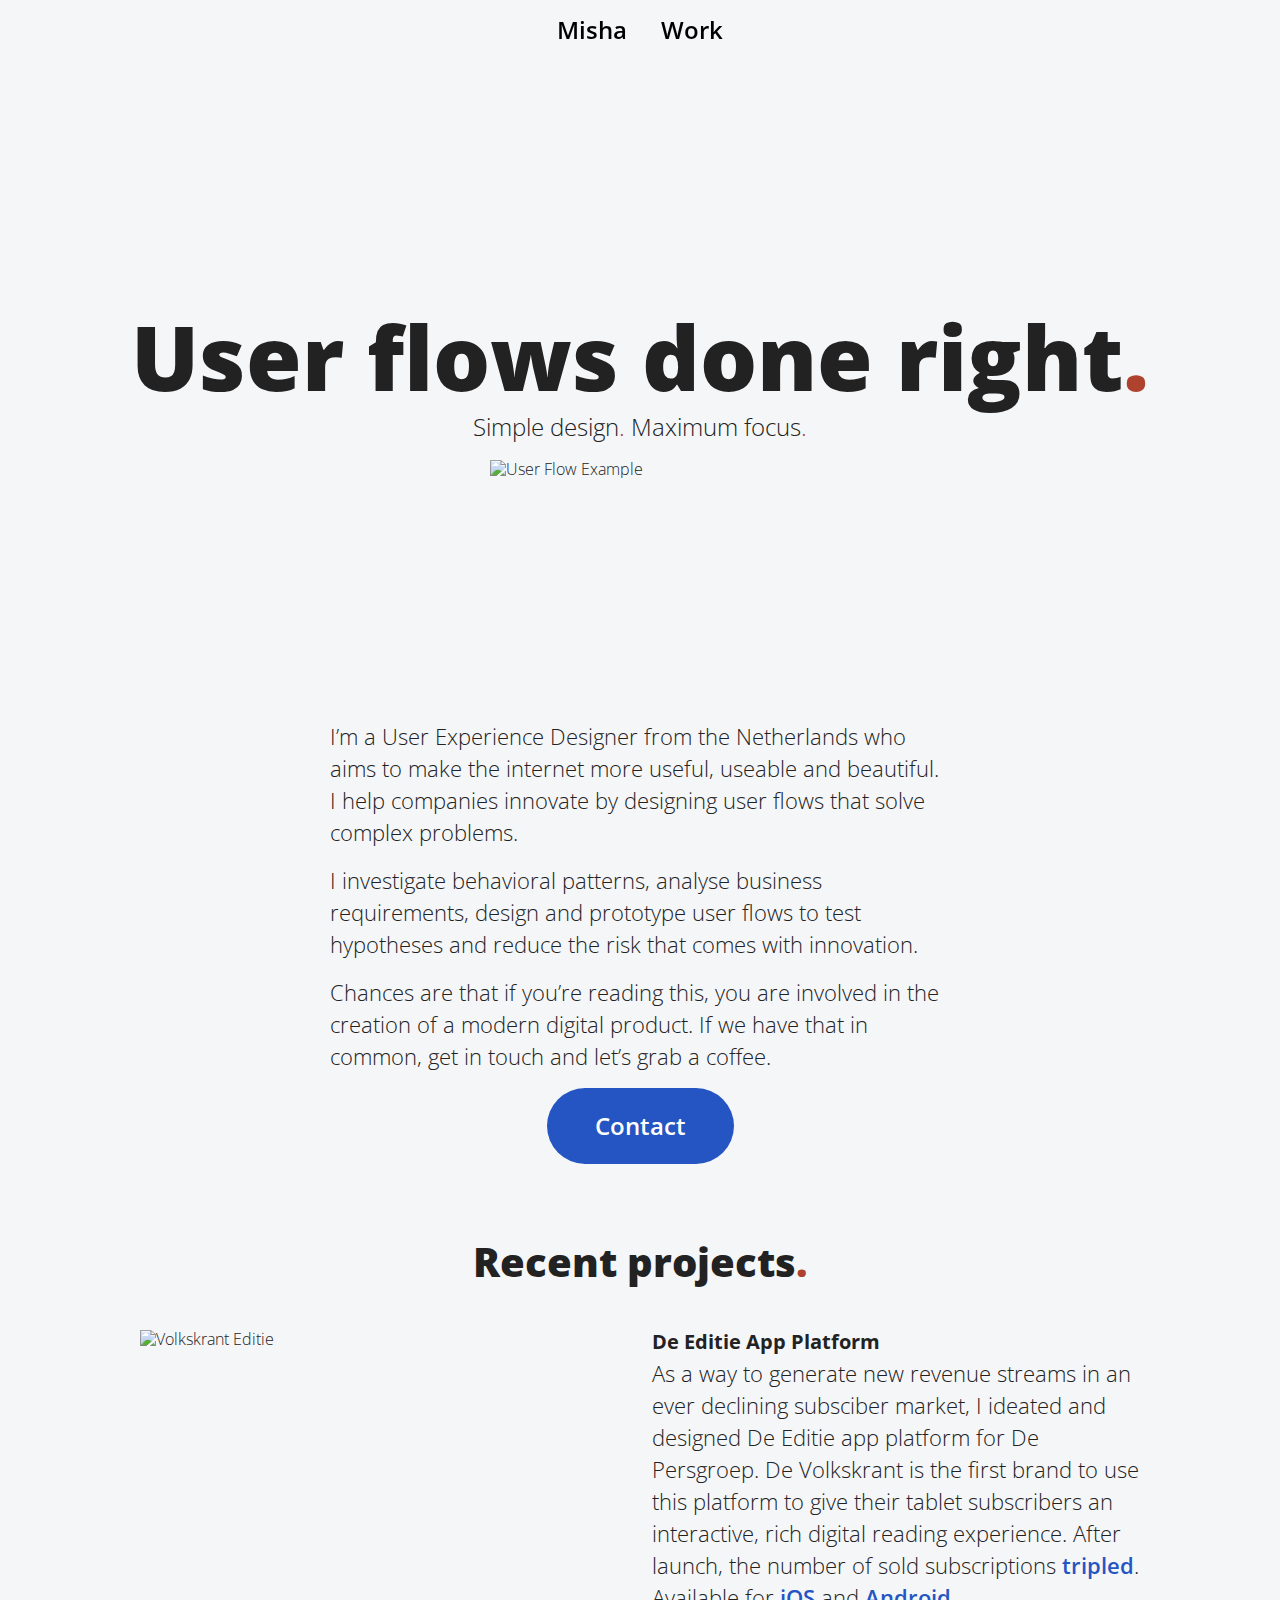
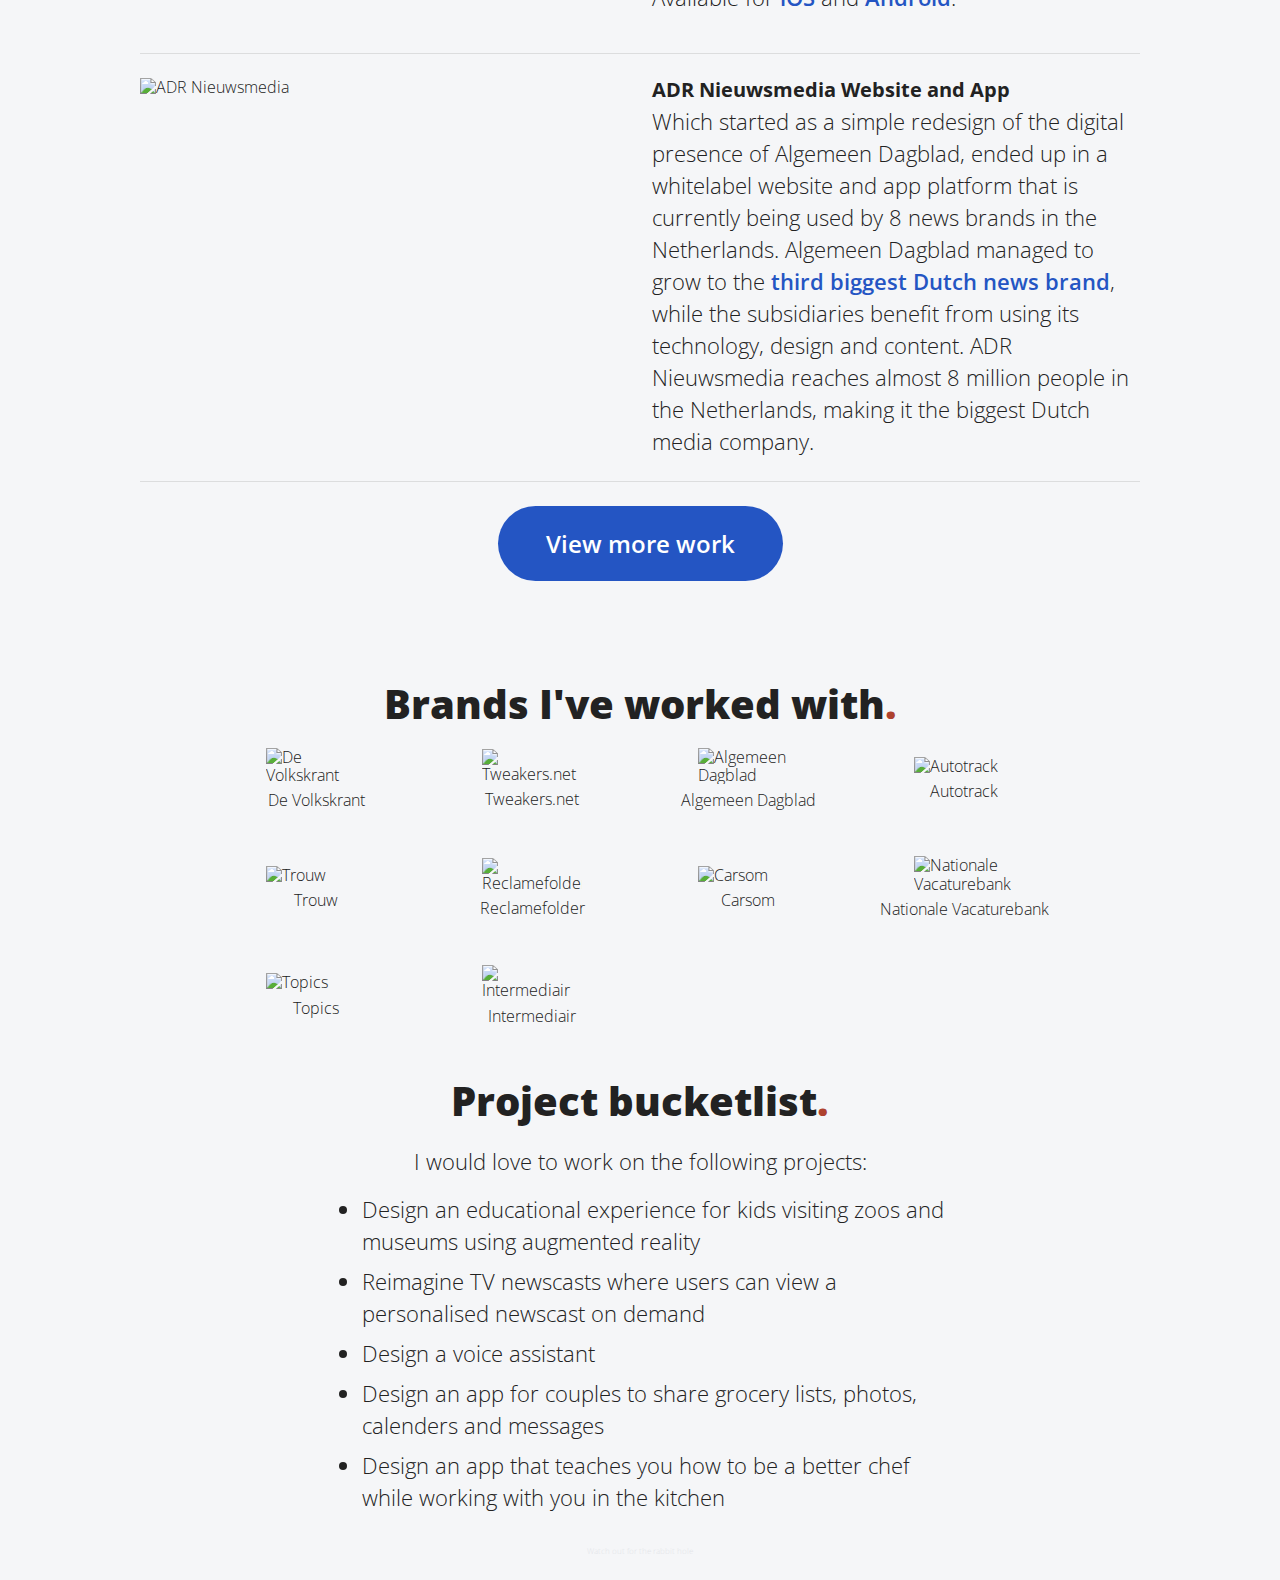
==== index.html @ 82e1373e "Website" ====
<!doctype html>
<html class="no-js" lang="">

<head>
  <meta charset="utf-8">
  <meta http-equiv="x-ua-compatible" content="ie=edge">
  <title>Misha Scholte | User Experience Designer</title>
  <meta name="description" content="Need help with your next project? I'm always happy to have a talk about it!">
  <meta name="viewport" content="width=device-width, initial-scale=1, shrink-to-fit=no">

  <link rel="manifest" href="site.webmanifest">
  <link rel="apple-touch-icon" href="icon.png">
  <link rel="icon" type="image/png" href="icon.png">
  
  <link rel="stylesheet" href="css/normalize-min.css">
  <link rel="stylesheet" href="css/main-min.css">
  <!-- <link rel="stylesheet" href="css/grid-min.css"> -->
  <link rel="stylesheet" href="css/nav-min.css">

  <script>
    window.onscroll = function() {
      myFunction();
    };
  
    function myFunction() {
      if (document.body.scrollTop > 0 || document.documentElement.scrollTop > 0) {
        document.getElementById("navigation").className = "header headerScrolled";
      } else {
        document.getElementById("navigation").className = "header";
      }
    }
  </script>
</head>

<body>
  <header>
      <nav class="header" id="navigation">
        <div class="header-group">
          <a href="/" title="Home">Misha</a>
          <a href="/work.html" title="Work Experience and resume">Work</a>
        </div>
      </nav>
  </header>
  <hero>
    <div class="hero-wrapper">
      <div class="hero-container">
        <h1 class="hero-title text-center">User flows done right<span class="red">.</span></h1>
        <p class="hero-description text-center">Simple design<span class="red">.</span> Maximum focus<span class="red">.</span></p>
        <img class="hero-image" src="/images/userflowexample.svg" title="User Flow Example" alt="User Flow Example">
      </div>
    </div>
  </hero>
  
  <main>
    <div class="main-wrapper">
      <div class="main-container">
        <p>I’m a User Experience Designer from the Netherlands who aims to make the internet more useful, useable and beautiful. I help companies innovate by designing user flows that solve complex problems.</p>
        <p>I investigate behavioral patterns, analyse business requirements, design and prototype user flows to test hypotheses and reduce the risk that comes with innovation.</p>
        <p>Chances are that if you’re reading this, you are involved in the creation of a modern digital product. If we have that in common, get in touch and let’s grab a coffee.</p>
        <a href="mailto:hello@mishascholte.nl" title="Mail to hello@mishascholte.nl"><button>Contact</button></a>
      </div>
      <div class="space-creator"></div>
      <div class="main-container">
        <h2 class="large-title text-center">Recent projects<span class="red">.</span></h2>
      </div>
      <div class="work-container">
        <div class="workexample">
            <div class="workimage"><img src="images/portfolio/vkeditieipadstiny.png" title="Volkskrant Editie" alt="Volkskrant Editie"/></div>
            <div class="workcopy">
              <h3 class="worktitle">De Editie App Platform</h3>
              <p class="workdescription">As a way to generate new revenue streams in an ever declining subsciber market, I ideated and designed De Editie app platform for De Persgroep. De Volkskrant is the first brand to use this platform to give their tablet subscribers an interactive, rich digital reading experience. After launch, the number of sold subscriptions <a href="https://www.marketingtribune.nl/design/nieuws/2018/09/designpanel-verkoop-digitale-abonnementen-sinds-lancering-verdrievoudigd/index.xml" title="Designpanel: verkoop digitale abonnementen sinds lancering verdrievoudigd" target="_blank" rel="noopener">tripled</a>.</p>
              <p>Available for <a href="https://itunes.apple.com/nl/app/de-volkskrant/id418873064?mt=8" title="Volkskrant in de Apple Store" target="_blank" rel="noopener">iOS</a> and <a href="https://play.google.com/store/apps/details?id=be.persgroep.android.news.mobilevk&hl=en" title="Volkskrant in de Google Play store" target="_blank" rel="noopener">Android</a>.</p>
            </div>
          </div>
        <div class="workexample">
          <div class="workimage"><img src="images/portfolio/adrnieuws.png" title="ADR Nieuwsmedia" alt="ADR Nieuwsmedia"/></div>
          <div class="workcopy">
            <h3 class="worktitle">ADR Nieuwsmedia Website and App</h3>
            <p class="workdescription">Which started as a simple redesign of the digital presence of Algemeen Dagblad, ended up in a whitelabel website and app platform that is currently being used by 8 news brands in the Netherlands. Algemeen Dagblad managed to grow to the <a href="https://www.svdj.nl/de-stand-van-de-nieuwsmedia/39-online-nieuwsmerken-bereik/" title="Bereik Online Nieuwsmedia" target="_blank" rel="noopener">third biggest Dutch news brand</a>, while the subsidiaries benefit from using its technology, design and content. ADR Nieuwsmedia reaches almost 8 million people in the Netherlands, making it the biggest Dutch media company.</p>
          </div>
        </div>
      </div>
      <div class="button-row">
          <a href="/work.html" title="Work Experience and resume"><button>View more work</button></a>
      </div>
      <div class="space-creator"></div>
      <div class="main-container">
        <h2 class="large-title text-center">Brands I've worked with<span class="red">.</span></h2>
      </div>
      <div class="clients-container">
        <div class="client-item">
            <img class="client-logo" src="images/logos/volkskrant.svg" title="De Volkskrant logo" alt="De Volkskrant"/>
            <p class="text-center client-name">De Volkskrant</p>
        </div>
        <div class="client-item">
            <img class="client-logo" src="images/logos/tweakers.svg" title="Tweakers.net logo" alt="Tweakers.net"/>
            <p class="text-center client-name">Tweakers.net</p>
        </div>
        <div class="client-item">
            <img class="client-logo" src="images/logos/algemeendagblad.svg" title="Algemeen Dagblad Logo" alt="Algemeen Dagblad"/>
            <p class="text-center client-name">Algemeen Dagblad</p>
        </div>
        <div class="client-item">
            <img class="client-logo" src="images/logos/autotrack.svg" title="Autotrack logo" alt="Autotrack"/>
            <p class="text-center client-name">Autotrack</p>
        </div>
        <div class="client-item">
            <img class="client-logo" src="images/logos/trouw.svg" title="Trouw logo" alt="Trouw"/>
            <p class="text-center client-name">Trouw</p>
        </div>
        <div class="client-item">
            <img class="client-logo" src="images/logos/reclamefolder.svg" title="Reclamefolder logo" alt="Reclamefolder"/>
            <p class="text-center client-name">Reclamefolder</p>
        </div>
        <div class="client-item">
            <img class="client-logo" src="images/logos/carsom.svg" title="Carsom logo" alt="Carsom"/>
            <p class="text-center client-name">Carsom</p>
        </div>
        <div class="client-item">
            <img class="client-logo" src="images/logos/nvb.svg" tite="Nationale Vacaturebank logo" alt="Nationale Vacaturebank"/>
            <p class="text-center client-name">Nationale Vacaturebank</p>
        </div>
        <div class="client-item">
            <img class="client-logo" src="images/logos/topics.svg" title="Topics logo" alt="Topics"/>
            <p class="text-center client-name">Topics</p>
        </div>   
        <div class="client-item">
            <img class="client-logo" src="images/logos/intermediair.svg" title="Intermediair logo" alt="Intermediair"/>
            <p class="text-center client-name">Intermediair</p>
        </div>
      </div>
    </div>  

    <div class="main-container">
      <h2 class="large-title text-center">Project bucketlist<span class="red">.</span></h2>
      <p class="text-center">I would love to work on the following projects:</p>
      <ul>
          <li>Design an educational experience for kids visiting zoos and museums using augmented reality</li>
          <li>Reimagine TV newscasts where users can view a personalised newscast on demand</li>
          <li>Design a voice assistant</li>
          <li>Design an app for couples to share grocery lists, photos, calenders and messages</li>
          <li>Design an app that teaches you how to be a better chef while working with you in the kitchen</li>
      </ul>
    </div>


  </main>
  <footer>
    <div class="footer-container space-creator">
      <p class="unreadable-grey tiny-text text-center">Watch out for the rabbit hole</p>
    </div>
  </footer>
</body>

</html>
---- css/main-min.css ----
@import url("https://fonts.googleapis.com/css?family=Open+Sans");body{font-family:-apple-system, BlinkMacSystemFont, 'Segoe UI', Roboto, Oxygen, Ubuntu, Cantarell, 'Open Sans', 'Helvetica Neue', sans-serif;-webkit-font-smoothing:antialiased;-moz-osx-font-smoothing:auto;color:#222222;margin:0;font-weight:300;background-color:#f5f6f8}img{width:100%;height:auto}a{color:#2455c3;font-weight:600;text-decoration:none}footer{height:30px}h2{font-size:32px;line-height:1em}p{font-size:22px;line-height:32px;margin-bottom:16px;margin-top:0px}@media (max-width: 768px){p{font-size:18px;line-height:28px}}.divider{color:#666}.timeframe{color:#666}.red{color:#AE422F}.blue{color:#2455c3}.unreadable-grey{color:#E3E5E9}.tiny-text{font-size:8px}.centerImage{text-align:center}.font-weight-100{font-weight:100}button{padding:24px 48px;font-size:24px;font-weight:600;border-radius:80px;margin-left:auto;margin-right:auto;color:white;background:#2455c3;border:1px solid #2455c3;border:none;outline:none;cursor:pointer;display:grid;grid-template-columns:auto;align-items:center;transition:300ms}@media (max-width: 768px){button{padding:16px 24px;font-size:24px;font-weight:600;border-radius:30px}}button:hover{color:#2455c3;background:white;border:1px solid #2455c3}.text-left{text-align:left}.text-right{text-align:right}.text-center{text-align:center;margin-left:auto;margin-right:auto}.justify{text-align:justify}ol,ul{padding-left:32px;margin-top:0;font-size:22px;line-height:32px}ul ul,ul ol,ol ol,ol ul{margin:1.5rem 0 1.5rem 3rem;font-size:90%}li{margin-bottom:8px}.hero-wrapper{display:grid;grid-template-rows:80vh;align-items:center;justify-items:center}.hero-container{display:grid;grid-template-columns:1fr;align-items:center;justify-items:center;padding-left:16px;padding-right:16px}.hero-title{font-size:10vh;font-weight:900;line-height:1.2em;margin-bottom:0px}@media (max-width: 768px){.hero-title{font-size:7vh}}.hero-description{font-size:24px;line-height:34px;margin-top:0px;max-width:700px}@media (max-width: 768px){.hero-description{font-size:24px;line-height:27px}}.hero-image{max-width:300px}.large-title{font-size:2.5em;font-weight:900;margin-bottom:0px;padding-bottom:24px}@media (max-width: 768px){.large-title{font-size:2em}}.main-container{max-width:620px;margin-right:auto;margin-left:auto}@media (max-width: 768px){.main-container{max-width:90%}}.work-container{display:grid;grid-template-rows:1fr;grid-template-columns:1fr;max-width:1000px;margin-right:auto;margin-left:auto}@media (max-width: 1024px){.work-container{max-width:90%}}.workexample{display:grid;grid-template-columns:1fr 1fr;grid-column-gap:24px;border-bottom:1px solid rgba(0,0,0,0.1);padding-top:24px;padding-bottom:24px}@media (max-width: 768px){.workexample{padding-top:16px;padding-bottom:16px;grid-template-columns:1fr}}.worktitle{margin:0px;padding-bottom:4px;font-size:20px}@media (max-width: 768px){.worktitle{margin-top:16px}}.workdescription{margin:0px}.clients-container{display:grid;grid-template-columns:repeat(auto-fit, minmax(150px, 1fr));grid-column-gap:24px;grid-row-gap:24px;max-width:840px;margin-right:auto;margin-left:auto;align-items:center}@media (max-width: 374px){.client-container{grid-template-columns:repeat(auto-fit, minmax(100px, 1fr))}}.client-item{display:grid}.client-logo{max-width:100px;margin-left:auto;margin-right:auto}.client-name{font-size:16px;-webkit-margin-before:0em}.space-creator{height:5vh}.resume-container{display:grid;grid-template-columns:1fr;max-width:1024px;margin-right:auto;margin-left:auto;padding-left:16px;padding-right:16px}@media (max-width: 768px){.resume-container{max-width:100%}}.jobs{display:grid;grid-template-rows:1fr;grid-row-gap:16px}.job{display:grid;grid-row-gap:16px}.job-row{display:grid;grid-template-columns:1fr 2fr;grid-column-gap:24px}@media (max-width: 768px){.job-row{grid-template-columns:1fr}}.job-meta{display:grid;grid-template-columns:2fr 1fr;align-items:center;grid-column-gap:16px}@media (max-width: 500px){.job-meta{display:flex;flex-direction:column;align-items:start}}.job-title{text-align:left;font-weight:900;font-size:40px}@media (max-width: 768px){.job-title{font-size:32px}}.job-duration{text-align:right;color:rgba(0,0,0,0.5);font-size:14px;text-transform:uppercase}@media (max-width: 500px){.job-duration{text-align:left;text-transform:lowercase;margin-top:4px;font-size:16px}}.job-description-subtitle{text-transform:uppercase;font-size:14px;font-weight:900;color:#AE422F;line-height:0px}.job-description{font-size:22px;line-height:32px}@media (max-width: 768px){.job-description{font-size:18px;line-height:28px}}.job-image{padding-bottom:24px}.client-name{font-size:16px;-webkit-margin-before:0em;color:#222;font-weight:300}.tools-container{display:grid;grid-template-columns:repeat(4, 1fr);grid-column-gap:24px}.downloadonappstoreicon{display:grid;grid-template-columns:1fr;justify-items:center;padding-top:8px;width:200px}@media (max-width: 582px){.downloadonappstoreicon{grid-template-columns:1fr;margin-left:auto;margin-right:auto}}.button-row{padding-top:24px;padding-bottom:24px}@media (max-width: 768px){.button-row{padding-top:16px;padding-bottom:16px}}.icon-grid-container{display:grid;grid-template-columns:repeat(auto-fit, minmax(150px, 1fr));grid-column-gap:24px;grid-row-gap:24px;max-width:840px;margin-right:auto;margin-left:auto;align-items:center}
---- css/grid-min.css ----
.heroContainer{padding:160px 0px 160px 0px}.container{position:relative;width:100%;max-width:960px;margin:0 auto;padding:0 20px;box-sizing:border-box}.column,.columns{width:100%;float:left;box-sizing:border-box}@media (min-width: 400px){.container{width:85%;padding:0}}@media (min-width: 550px){.container{width:80%}.column,.columns{margin-left:4%}.column:first-child,.columns:first-child{margin-left:0}.one.column,.one.columns{width:4.66666666667%}.two.columns{width:13.3333333333%}.three.columns{width:22%}.four.columns{width:30.6666666667%}.five.columns{width:39.3333333333%}.six.columns{width:48%}.seven.columns{width:56.6666666667%}.eight.columns{width:65.3333333333%}.nine.columns{width:74.0%}.ten.columns{width:82.6666666667%}.eleven.columns{width:91.3333333333%}.twelve.columns{width:100%;margin-left:0}.one-third.column{width:30.6666666667%}.two-thirds.column{width:65.3333333333%}.one-half.column{width:48%}.offset-by-one.column,.offset-by-one.columns{margin-left:8.66666666667%}.offset-by-two.column,.offset-by-two.columns{margin-left:17.3333333333%}.offset-by-three.column,.offset-by-three.columns{margin-left:26%}.offset-by-four.column,.offset-by-four.columns{margin-left:34.6666666667%}.offset-by-five.column,.offset-by-five.columns{margin-left:43.3333333333%}.offset-by-six.column,.offset-by-six.columns{margin-left:52%}.offset-by-seven.column,.offset-by-seven.columns{margin-left:60.6666666667%}.offset-by-eight.column,.offset-by-eight.columns{margin-left:69.3333333333%}.offset-by-nine.column,.offset-by-nine.columns{margin-left:78.0%}.offset-by-ten.column,.offset-by-ten.columns{margin-left:86.6666666667%}.offset-by-eleven.column,.offset-by-eleven.columns{margin-left:95.3333333333%}.offset-by-one-third.column,.offset-by-one-third.columns{margin-left:34.6666666667%}.offset-by-two-thirds.column,.offset-by-two-thirds.columns{margin-left:69.3333333333%}.offset-by-one-half.column,.offset-by-one-half.columns{margin-left:52%}}.u-full-width{width:100%;box-sizing:border-box}.u-max-full-width{max-width:100%;box-sizing:border-box}.u-pull-right{float:right}.u-pull-left{float:left}hr{margin-top:3rem;margin-bottom:3.5rem;border-width:0;border-top:1px solid #E1E1E1}.container:after,.row:after,.u-cf{content:"";display:table;clear:both}
---- css/nav-min.css ----
.header{position:fixed;width:100%;height:60px;z-index:100;margin-top:0;transition:50ms;background-color:rgba(245,246,248,0.97);transition:300ms}.headerScrolled{box-shadow:0px 2px 16px 0px rgba(0,0,0,0.2);background-color:rgba(250,250,250,0.9);-webkit-backdrop-filter:saturate(180%) blur(20px)}.header-group{max-width:200px;margin:0 auto;display:grid;grid-template-columns:repeat(2, auto);align-items:center;justify-items:center;line-height:60px;font-size:24px}.header a{color:black;transition:300ms}.active{color:#AE422F}.header a:hover{color:#AE422F}
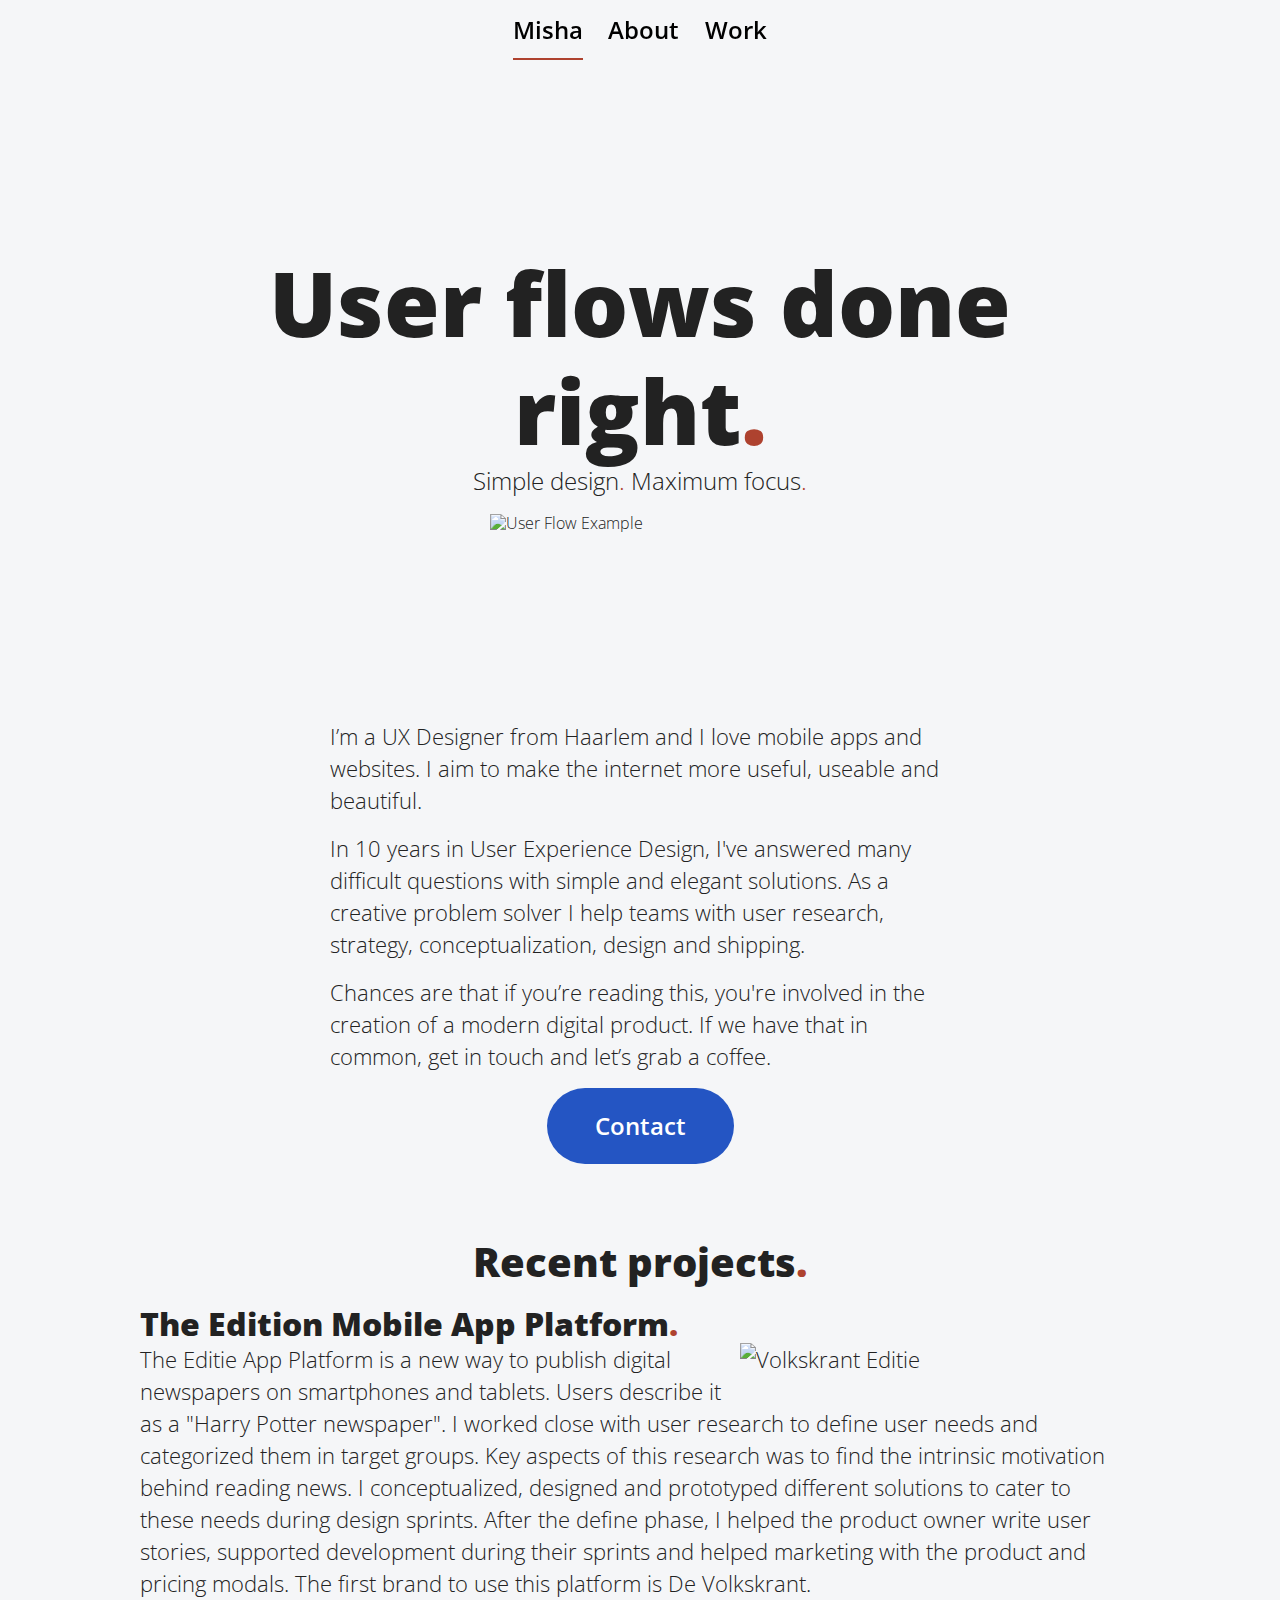
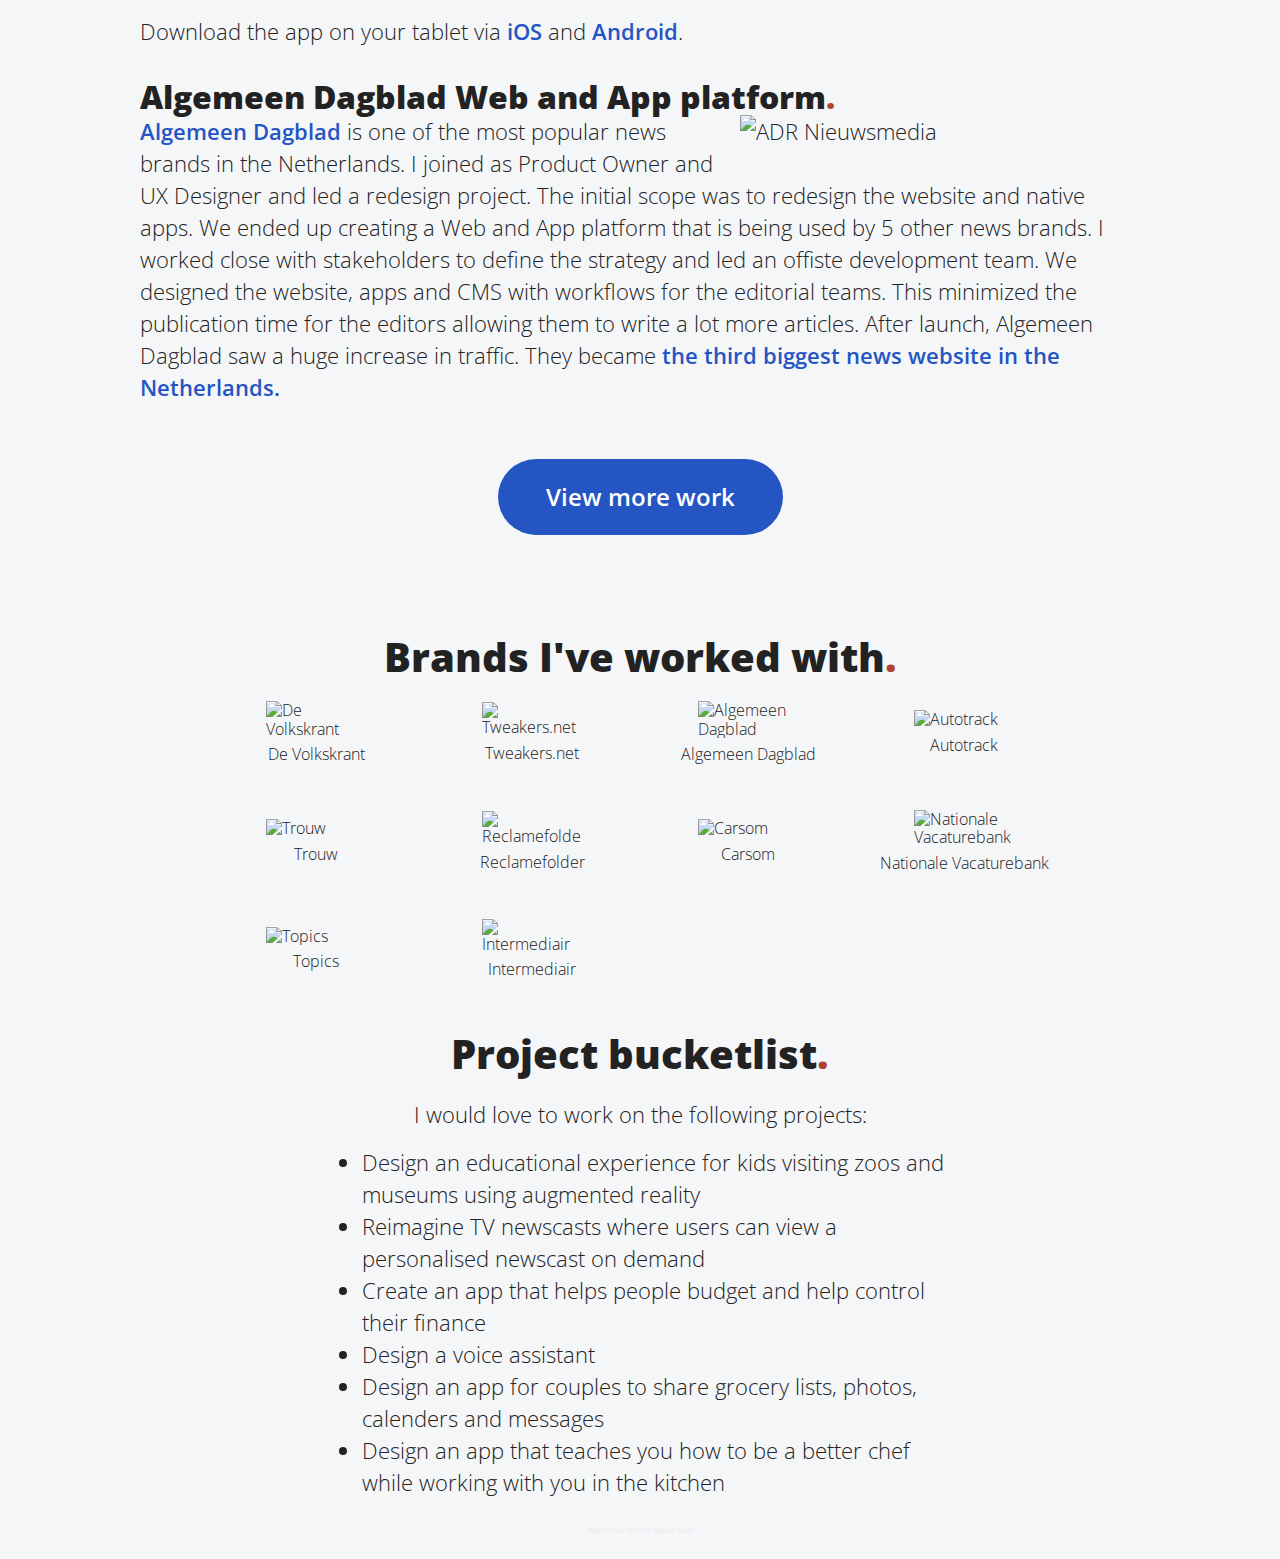
==== commit 7c74c22a: "Massive update" ====
--- a/index.html
+++ b/index.html
@@ -11,11 +11,8 @@
   <link rel="manifest" href="site.webmanifest">
   <link rel="apple-touch-icon" href="icon.png">
   <link rel="icon" type="image/png" href="icon.png">
-  
-  <link rel="stylesheet" href="css/normalize-min.css">
+
   <link rel="stylesheet" href="css/main-min.css">
-  <!-- <link rel="stylesheet" href="css/grid-min.css"> -->
-  <link rel="stylesheet" href="css/nav-min.css">
 
   <script>
     window.onscroll = function() {
@@ -36,7 +33,8 @@
   <header>
       <nav class="header" id="navigation">
         <div class="header-group">
-          <a href="/" title="Home">Misha</a>
+          <a href="/" title="Home" class="active">Misha</a>
+          <a href="/about.html" title="About">About</a>
           <a href="/work.html" title="Work Experience and resume">Work</a>
         </div>
       </nav>
@@ -44,104 +42,126 @@
   <hero>
     <div class="hero-wrapper">
       <div class="hero-container">
-        <h1 class="hero-title text-center">User flows done right<span class="red">.</span></h1>
-        <p class="hero-description text-center">Simple design<span class="red">.</span> Maximum focus<span class="red">.</span></p>
+        <h1 class="text-center">User flows done right<span class="red">.</span></h1>
+        <p class="lead text-center">Simple design<span class="red">.</span> Maximum focus<span class="red">.</span></p>
         <img class="hero-image" src="/images/userflowexample.svg" title="User Flow Example" alt="User Flow Example">
       </div>
     </div>
   </hero>
-  
   <main>
-    <div class="main-wrapper">
-      <div class="main-container">
-        <p>I’m a User Experience Designer from the Netherlands who aims to make the internet more useful, useable and beautiful. I help companies innovate by designing user flows that solve complex problems.</p>
-        <p>I investigate behavioral patterns, analyse business requirements, design and prototype user flows to test hypotheses and reduce the risk that comes with innovation.</p>
-        <p>Chances are that if you’re reading this, you are involved in the creation of a modern digital product. If we have that in common, get in touch and let’s grab a coffee.</p>
-        <a href="mailto:hello@mishascholte.nl" title="Mail to hello@mishascholte.nl"><button>Contact</button></a>
+    <div class="main-container">
+      <p>I’m a UX Designer from Haarlem and I love mobile apps and websites. I aim to make the internet more useful, useable and beautiful.</p>
+      <p>In 10 years in User Experience Design, I've answered many difficult questions with simple and elegant solutions. As a creative problem solver I help teams with user research, strategy, conceptualization, design and shipping.</p>
+      <p>Chances are that if you’re reading this, you're involved in the creation of a modern digital product. If we have that in common, get in touch and let’s grab a coffee.</p>
+      <a href="mailto:hello@mishascholte.nl" title="Mail to hello@mishascholte.nl"><button>Contact</button></a>
+    </div>
+    <div class="space-creator"></div>
+    <div class="main-container">
+      <h2 class="large-title text-center">Recent projects<span class="red">.</span></h2>
+    </div>
+
+    
+
+
+
+
+
+
+    <div class="work-container">
+      <div class="work-example">
+        <h3>The Edition Mobile App Platform<span class="red">.</span></h3>
+        <ul class="timeline-single">
+          <li class="timeline-item-single">
+            <div>
+              <img src="images/portfolio/vkeditieipadstiny.png" title="Volkskrant Editie" alt="Volkskrant Editie" class="work-picture">
+              <p class="timeline-paragraph">The Editie App Platform is a new way to publish digital newspapers on smartphones and tablets. Users describe it as a "Harry Potter newspaper". I worked close with user research to define user needs and categorized them in target groups. Key aspects of this research was to find the intrinsic motivation behind reading news. I conceptualized, designed and prototyped different solutions to cater to these needs during design sprints. After the define phase, I helped the product owner write user stories, supported development during their sprints and helped marketing with the product and pricing modals. The first brand to use this platform is De Volkskrant. </p>
+              <p>Download the app on your tablet via <a href="https://itunes.apple.com/nl/app/de-volkskrant/id418873064?mt=8" title="Volkskrant in de Apple Store" target="_blank" rel="noopener">iOS</a> and <a href="https://play.google.com/store/apps/details?id=be.persgroep.android.news.mobilevk&hl=en" title="Volkskrant in de Google Play store" target="_blank" rel="noopener">Android</a>.</p>
+              </div>
+          </li>
+        </ul>
       </div>
-      <div class="space-creator"></div>
-      <div class="main-container">
-        <h2 class="large-title text-center">Recent projects<span class="red">.</span></h2>
+      <div class="work-example">
+          <h3>Algemeen Dagblad Web and App platform<span class="red">.</span></h3>
+          <ul class="timeline-single">
+            <li class="timeline-item-single">
+              <div>
+                <img src="images/portfolio/adrnieuws.png" title="ADR Nieuwsmedia" alt="ADR Nieuwsmedia" class="work-picture">
+                <p class="timeline-paragraph"><a href="https://ad.nl" title="Algemeen Dagblad" rel="noopener" target="_blank">Algemeen Dagblad</a> is one of the most popular news brands in the Netherlands. I joined as Product Owner and UX Designer and led a redesign project. The initial scope was to redesign the website and native apps. We ended up creating a Web and App platform that is being used by 5 other news brands. I worked close with stakeholders to define the strategy and led an offiste development team. We designed the website, apps and CMS with workflows for the editorial teams. This minimized the publication time for the editors allowing them to write a lot more articles. After launch, Algemeen Dagblad saw a huge increase in traffic. They became <a href="https://www.svdj.nl/nieuws/nu-nl-nos-ad-telegraaf-grootste-online-nieuwsmerken/" title="Nu.nl, NOS, AD en Telegraaf grootste online niewsmerken" rel="noopener" target="_blank">the third biggest news website in the Netherlands. </a></p>
+                </div>
+            </li>
+          </ul>
+        </div>
+
+      <!-- <div class="workexample">
+        <div class="work-image"><img src="images/portfolio/adrnieuws.png" title="ADR Nieuwsmedia" alt="ADR Nieuwsmedia"/></div>
+        <div class="workcopy">
+          <h3 class="project-title">ADR Nieuwsmedia Website and App</h3>
+          <p>Which started as a simple redesign of the digital presence of Algemeen Dagblad, ended up in a whitelabel website and app platform that is currently used by 8 news brands in the Netherlands. Algemeen Dagblad managed to grow to the <a href="https://www.svdj.nl/de-stand-van-de-nieuwsmedia/39-online-nieuwsmerken-bereik/" title="Bereik Online Nieuwsmedia" target="_blank" rel="noopener">third biggest Dutch news brand</a>, while the subsidiaries benefit from using its technology, design and content. ADR Nieuwsmedia reaches almost 8 million people in the Netherlands, making it the biggest Dutch media company.</p>
+        </div>
+      </div> -->
+    </div>
+    <div class="button-row">
+        <a href="/work.html" title="Work Experience and resume"><button>View more work</button></a>
+    </div>
+    <div class="space-creator"></div>
+    <div class="main-container">
+      <h2 class="large-title text-center">Brands I've worked with<span class="red">.</span></h2>
+    </div>
+    <div class="icon-grid">
+      <div class="icon-item">
+          <img class="client-logo" src="images/logos/volkskrant.svg" title="De Volkskrant logo" alt="De Volkskrant"/>
+          <p class="text-center client-name">De Volkskrant</p>
       </div>
-      <div class="work-container">
-        <div class="workexample">
-            <div class="workimage"><img src="images/portfolio/vkeditieipadstiny.png" title="Volkskrant Editie" alt="Volkskrant Editie"/></div>
-            <div class="workcopy">
-              <h3 class="worktitle">De Editie App Platform</h3>
-              <p class="workdescription">As a way to generate new revenue streams in an ever declining subsciber market, I ideated and designed De Editie app platform for De Persgroep. De Volkskrant is the first brand to use this platform to give their tablet subscribers an interactive, rich digital reading experience. After launch, the number of sold subscriptions <a href="https://www.marketingtribune.nl/design/nieuws/2018/09/designpanel-verkoop-digitale-abonnementen-sinds-lancering-verdrievoudigd/index.xml" title="Designpanel: verkoop digitale abonnementen sinds lancering verdrievoudigd" target="_blank" rel="noopener">tripled</a>.</p>
-              <p>Available for <a href="https://itunes.apple.com/nl/app/de-volkskrant/id418873064?mt=8" title="Volkskrant in de Apple Store" target="_blank" rel="noopener">iOS</a> and <a href="https://play.google.com/store/apps/details?id=be.persgroep.android.news.mobilevk&hl=en" title="Volkskrant in de Google Play store" target="_blank" rel="noopener">Android</a>.</p>
-            </div>
-          </div>
-        <div class="workexample">
-          <div class="workimage"><img src="images/portfolio/adrnieuws.png" title="ADR Nieuwsmedia" alt="ADR Nieuwsmedia"/></div>
-          <div class="workcopy">
-            <h3 class="worktitle">ADR Nieuwsmedia Website and App</h3>
-            <p class="workdescription">Which started as a simple redesign of the digital presence of Algemeen Dagblad, ended up in a whitelabel website and app platform that is currently being used by 8 news brands in the Netherlands. Algemeen Dagblad managed to grow to the <a href="https://www.svdj.nl/de-stand-van-de-nieuwsmedia/39-online-nieuwsmerken-bereik/" title="Bereik Online Nieuwsmedia" target="_blank" rel="noopener">third biggest Dutch news brand</a>, while the subsidiaries benefit from using its technology, design and content. ADR Nieuwsmedia reaches almost 8 million people in the Netherlands, making it the biggest Dutch media company.</p>
-          </div>
-        </div>
+      <div class="icon-item">
+          <img class="client-logo" src="images/logos/tweakers.svg" title="Tweakers.net logo" alt="Tweakers.net"/>
+          <p class="text-center client-name">Tweakers.net</p>
       </div>
-      <div class="button-row">
-          <a href="/work.html" title="Work Experience and resume"><button>View more work</button></a>
+      <div class="icon-item">
+          <img class="client-logo" src="images/logos/algemeendagblad.svg" title="Algemeen Dagblad Logo" alt="Algemeen Dagblad"/>
+          <p class="text-center client-name">Algemeen Dagblad</p>
       </div>
-      <div class="space-creator"></div>
-      <div class="main-container">
-        <h2 class="large-title text-center">Brands I've worked with<span class="red">.</span></h2>
+      <div class="icon-item">
+          <img class="client-logo" src="images/logos/autotrack.svg" title="Autotrack logo" alt="Autotrack"/>
+          <p class="text-center client-name">Autotrack</p>
       </div>
-      <div class="clients-container">
-        <div class="client-item">
-            <img class="client-logo" src="images/logos/volkskrant.svg" title="De Volkskrant logo" alt="De Volkskrant"/>
-            <p class="text-center client-name">De Volkskrant</p>
-        </div>
-        <div class="client-item">
-            <img class="client-logo" src="images/logos/tweakers.svg" title="Tweakers.net logo" alt="Tweakers.net"/>
-            <p class="text-center client-name">Tweakers.net</p>
-        </div>
-        <div class="client-item">
-            <img class="client-logo" src="images/logos/algemeendagblad.svg" title="Algemeen Dagblad Logo" alt="Algemeen Dagblad"/>
-            <p class="text-center client-name">Algemeen Dagblad</p>
-        </div>
-        <div class="client-item">
-            <img class="client-logo" src="images/logos/autotrack.svg" title="Autotrack logo" alt="Autotrack"/>
-            <p class="text-center client-name">Autotrack</p>
-        </div>
-        <div class="client-item">
-            <img class="client-logo" src="images/logos/trouw.svg" title="Trouw logo" alt="Trouw"/>
-            <p class="text-center client-name">Trouw</p>
-        </div>
-        <div class="client-item">
-            <img class="client-logo" src="images/logos/reclamefolder.svg" title="Reclamefolder logo" alt="Reclamefolder"/>
-            <p class="text-center client-name">Reclamefolder</p>
-        </div>
-        <div class="client-item">
-            <img class="client-logo" src="images/logos/carsom.svg" title="Carsom logo" alt="Carsom"/>
-            <p class="text-center client-name">Carsom</p>
-        </div>
-        <div class="client-item">
-            <img class="client-logo" src="images/logos/nvb.svg" tite="Nationale Vacaturebank logo" alt="Nationale Vacaturebank"/>
-            <p class="text-center client-name">Nationale Vacaturebank</p>
-        </div>
-        <div class="client-item">
-            <img class="client-logo" src="images/logos/topics.svg" title="Topics logo" alt="Topics"/>
-            <p class="text-center client-name">Topics</p>
-        </div>   
-        <div class="client-item">
-            <img class="client-logo" src="images/logos/intermediair.svg" title="Intermediair logo" alt="Intermediair"/>
-            <p class="text-center client-name">Intermediair</p>
-        </div>
+      <div class="icon-item">
+          <img class="client-logo" src="images/logos/trouw.svg" title="Trouw logo" alt="Trouw"/>
+          <p class="text-center client-name">Trouw</p>
       </div>
-    </div>  
+      <div class="icon-item">
+          <img class="client-logo" src="images/logos/reclamefolder.svg" title="Reclamefolder logo" alt="Reclamefolder"/>
+          <p class="text-center client-name">Reclamefolder</p>
+      </div>
+      <div class="icon-item">
+          <img class="client-logo" src="images/logos/carsom.svg" title="Carsom logo" alt="Carsom"/>
+          <p class="text-center client-name">Carsom</p>
+      </div>
+      <div class="icon-item">
+          <img class="client-logo" src="images/logos/nvb.svg" tite="Nationale Vacaturebank logo" alt="Nationale Vacaturebank"/>
+          <p class="text-center client-name">Nationale Vacaturebank</p>
+      </div>
+      <div class="icon-item">
+          <img class="client-logo" src="images/logos/topics.svg" title="Topics logo" alt="Topics"/>
+          <p class="text-center client-name">Topics</p>
+      </div>   
+      <div class="icon-item">
+          <img class="client-logo" src="images/logos/intermediair.svg" title="Intermediair logo" alt="Intermediair"/>
+          <p class="text-center client-name">Intermediair</p>
+      </div>
+    </div> 
 
-    <div class="main-container">
-      <h2 class="large-title text-center">Project bucketlist<span class="red">.</span></h2>
-      <p class="text-center">I would love to work on the following projects:</p>
-      <ul>
-          <li>Design an educational experience for kids visiting zoos and museums using augmented reality</li>
-          <li>Reimagine TV newscasts where users can view a personalised newscast on demand</li>
-          <li>Design a voice assistant</li>
-          <li>Design an app for couples to share grocery lists, photos, calenders and messages</li>
-          <li>Design an app that teaches you how to be a better chef while working with you in the kitchen</li>
-      </ul>
-    </div>
+  <div class="main-container">
+    <h2 class="large-title text-center">Project bucketlist<span class="red">.</span></h2>
+    <p class="text-center">I would love to work on the following projects:</p>
+    <ul>
+        <li>Design an educational experience for kids visiting zoos and museums using augmented reality</li>
+        <li>Reimagine TV newscasts where users can view a personalised newscast on demand</li>
+        <li>Create an app that helps people budget and help control their finance</li>
+        <li>Design a voice assistant</li>
+        <li>Design an app for couples to share grocery lists, photos, calenders and messages</li>
+        <li>Design an app that teaches you how to be a better chef while working with you in the kitchen</li>
+    </ul>
+  </div>
 
 
   </main>
--- a/css/main-min.css
+++ b/css/main-min.css
@@ -1 +1 @@
-@import url("https://fonts.googleapis.com/css?family=Open+Sans");body{font-family:-apple-system, BlinkMacSystemFont, 'Segoe UI', Roboto, Oxygen, Ubuntu, Cantarell, 'Open Sans', 'Helvetica Neue', sans-serif;-webkit-font-smoothing:antialiased;-moz-osx-font-smoothing:auto;color:#222222;margin:0;font-weight:300;background-color:#f5f6f8}img{width:100%;height:auto}a{color:#2455c3;font-weight:600;text-decoration:none}footer{height:30px}h2{font-size:32px;line-height:1em}p{font-size:22px;line-height:32px;margin-bottom:16px;margin-top:0px}@media (max-width: 768px){p{font-size:18px;line-height:28px}}.divider{color:#666}.timeframe{color:#666}.red{color:#AE422F}.blue{color:#2455c3}.unreadable-grey{color:#E3E5E9}.tiny-text{font-size:8px}.centerImage{text-align:center}.font-weight-100{font-weight:100}button{padding:24px 48px;font-size:24px;font-weight:600;border-radius:80px;margin-left:auto;margin-right:auto;color:white;background:#2455c3;border:1px solid #2455c3;border:none;outline:none;cursor:pointer;display:grid;grid-template-columns:auto;align-items:center;transition:300ms}@media (max-width: 768px){button{padding:16px 24px;font-size:24px;font-weight:600;border-radius:30px}}button:hover{color:#2455c3;background:white;border:1px solid #2455c3}.text-left{text-align:left}.text-right{text-align:right}.text-center{text-align:center;margin-left:auto;margin-right:auto}.justify{text-align:justify}ol,ul{padding-left:32px;margin-top:0;font-size:22px;line-height:32px}ul ul,ul ol,ol ol,ol ul{margin:1.5rem 0 1.5rem 3rem;font-size:90%}li{margin-bottom:8px}.hero-wrapper{display:grid;grid-template-rows:80vh;align-items:center;justify-items:center}.hero-container{display:grid;grid-template-columns:1fr;align-items:center;justify-items:center;padding-left:16px;padding-right:16px}.hero-title{font-size:10vh;font-weight:900;line-height:1.2em;margin-bottom:0px}@media (max-width: 768px){.hero-title{font-size:7vh}}.hero-description{font-size:24px;line-height:34px;margin-top:0px;max-width:700px}@media (max-width: 768px){.hero-description{font-size:24px;line-height:27px}}.hero-image{max-width:300px}.large-title{font-size:2.5em;font-weight:900;margin-bottom:0px;padding-bottom:24px}@media (max-width: 768px){.large-title{font-size:2em}}.main-container{max-width:620px;margin-right:auto;margin-left:auto}@media (max-width: 768px){.main-container{max-width:90%}}.work-container{display:grid;grid-template-rows:1fr;grid-template-columns:1fr;max-width:1000px;margin-right:auto;margin-left:auto}@media (max-width: 1024px){.work-container{max-width:90%}}.workexample{display:grid;grid-template-columns:1fr 1fr;grid-column-gap:24px;border-bottom:1px solid rgba(0,0,0,0.1);padding-top:24px;padding-bottom:24px}@media (max-width: 768px){.workexample{padding-top:16px;padding-bottom:16px;grid-template-columns:1fr}}.worktitle{margin:0px;padding-bottom:4px;font-size:20px}@media (max-width: 768px){.worktitle{margin-top:16px}}.workdescription{margin:0px}.clients-container{display:grid;grid-template-columns:repeat(auto-fit, minmax(150px, 1fr));grid-column-gap:24px;grid-row-gap:24px;max-width:840px;margin-right:auto;margin-left:auto;align-items:center}@media (max-width: 374px){.client-container{grid-template-columns:repeat(auto-fit, minmax(100px, 1fr))}}.client-item{display:grid}.client-logo{max-width:100px;margin-left:auto;margin-right:auto}.client-name{font-size:16px;-webkit-margin-before:0em}.space-creator{height:5vh}.resume-container{display:grid;grid-template-columns:1fr;max-width:1024px;margin-right:auto;margin-left:auto;padding-left:16px;padding-right:16px}@media (max-width: 768px){.resume-container{max-width:100%}}.jobs{display:grid;grid-template-rows:1fr;grid-row-gap:16px}.job{display:grid;grid-row-gap:16px}.job-row{display:grid;grid-template-columns:1fr 2fr;grid-column-gap:24px}@media (max-width: 768px){.job-row{grid-template-columns:1fr}}.job-meta{display:grid;grid-template-columns:2fr 1fr;align-items:center;grid-column-gap:16px}@media (max-width: 500px){.job-meta{display:flex;flex-direction:column;align-items:start}}.job-title{text-align:left;font-weight:900;font-size:40px}@media (max-width: 768px){.job-title{font-size:32px}}.job-duration{text-align:right;color:rgba(0,0,0,0.5);font-size:14px;text-transform:uppercase}@media (max-width: 500px){.job-duration{text-align:left;text-transform:lowercase;margin-top:4px;font-size:16px}}.job-description-subtitle{text-transform:uppercase;font-size:14px;font-weight:900;color:#AE422F;line-height:0px}.job-description{font-size:22px;line-height:32px}@media (max-width: 768px){.job-description{font-size:18px;line-height:28px}}.job-image{padding-bottom:24px}.client-name{font-size:16px;-webkit-margin-before:0em;color:#222;font-weight:300}.tools-container{display:grid;grid-template-columns:repeat(4, 1fr);grid-column-gap:24px}.downloadonappstoreicon{display:grid;grid-template-columns:1fr;justify-items:center;padding-top:8px;width:200px}@media (max-width: 582px){.downloadonappstoreicon{grid-template-columns:1fr;margin-left:auto;margin-right:auto}}.button-row{padding-top:24px;padding-bottom:24px}@media (max-width: 768px){.button-row{padding-top:16px;padding-bottom:16px}}.icon-grid-container{display:grid;grid-template-columns:repeat(auto-fit, minmax(150px, 1fr));grid-column-gap:24px;grid-row-gap:24px;max-width:840px;margin-right:auto;margin-left:auto;align-items:center}
+@import url("https://fonts.googleapis.com/css?family=Open+Sans:400,800");@import url("normalize-min.css");@import url("/css/nav-min.css");@import url("/css/typography-min.css");body{font-family:-apple-system, BlinkMacSystemFont, 'Segoe UI', Roboto, Oxygen, Ubuntu, Cantarell, 'Open Sans', 'Helvetica Neue', sans-serif;-webkit-font-smoothing:antialiased;-moz-osx-font-smoothing:auto;text-rendering:optimizeLegibility;color:#222222;margin:0;font-weight:300;background-color:#f5f6f8}img{width:100%;height:auto}a{color:#2455c3;font-weight:600;text-decoration:none}footer{height:30px}.divider{color:#666}.timeframe{color:#666}.red{color:#AE422F}.blue{color:#2455c3}::-moz-selection{background:#A24936;color:#fff}::selection{background:#A24936;color:#fff}::-moz-selection{background:#A24936;color:#fff}.unreadable-grey{color:#E3E5E9}button{padding:24px 48px;font-size:24px;font-weight:600;border-radius:80px;margin-left:auto;margin-right:auto;color:white;background:#2455c3;border:1px solid #2455c3;border:none;outline:none;cursor:pointer;display:grid;grid-template-columns:auto;align-items:center;transition:300ms}@media (max-width: 768px){button{padding:16px 24px;font-size:24px;font-weight:600;border-radius:30px}}button:hover{color:#2455c3;background:white;border:1px solid #2455c3}.hero-wrapper{max-width:1024px;margin-left:auto;margin-right:auto;display:grid;grid-template-rows:80vh;align-items:center;justify-items:center}.hero-container{display:grid;grid-template-columns:1fr;align-items:center;justify-items:center;padding-left:16px;padding-right:16px}.hero-image{max-width:300px}.main-container{max-width:620px;margin-right:auto;margin-left:auto}@media (max-width: 768px){.main-container{max-width:90%}}.work-container{display:grid;grid-template-rows:1fr;grid-template-columns:1fr;max-width:1000px;margin-right:auto;margin-left:auto}@media (max-width: 1024px){.work-container{max-width:90%}}.workexample{display:grid;grid-template-columns:1fr 1fr;grid-column-gap:24px;border-bottom:1px solid rgba(0,0,0,0.1);padding-top:24px;padding-bottom:24px}@media (max-width: 768px){.workexample{padding-top:16px;padding-bottom:16px;grid-template-columns:1fr}}.work-image{padding-bottom:16px}.icon-grid{display:grid;grid-template-columns:repeat(auto-fit, minmax(150px, 1fr));grid-column-gap:24px;grid-row-gap:24px;max-width:840px;margin-right:auto;margin-left:auto;align-items:center}@media (max-width: 374px){.icon-grid{grid-template-columns:repeat(auto-fit, minmax(100px, 1fr))}}.icon-item{display:grid}.client-logo{max-width:100px;margin-left:auto;margin-right:auto}.space-creator{height:5vh}.section{display:grid;grid-template-columns:1fr;max-width:1024px;margin-right:auto;margin-left:auto;padding-left:16px;padding-right:16px}@media (max-width: 768px){.section{max-width:100%}}.jobs{display:grid;grid-template-rows:1fr;grid-row-gap:16px}.job{display:grid;grid-row-gap:16px}.job-row{display:grid;grid-template-columns:1fr 2fr;grid-column-gap:24px}@media (max-width: 768px){.job-row{grid-template-columns:1fr}}.job-meta{display:grid;grid-template-columns:2fr 1fr;align-items:center;grid-column-gap:16px}@media (max-width: 500px){.job-meta{display:flex;flex-direction:column;align-items:start}}.job-image{padding-bottom:24px}.tools-container{display:grid;grid-template-columns:repeat(4, 1fr);grid-column-gap:24px}.downloadonappstoreicon{display:grid;grid-template-columns:1fr;justify-items:center;padding-top:8px;width:200px}@media (max-width: 582px){.downloadonappstoreicon{grid-template-columns:1fr;margin-left:auto;margin-right:auto}}.button-row{padding-top:24px;padding-bottom:24px}@media (max-width: 768px){.button-row{padding-top:16px;padding-bottom:16px}}.icon-grid-container{display:grid;grid-template-columns:repeat(auto-fit, minmax(150px, 1fr));grid-column-gap:24px;grid-row-gap:24px;max-width:840px;margin-right:auto;margin-left:auto;align-items:center}.timeline-container{max-width:1024px;margin-right:auto;margin-left:auto;padding-left:16px;padding-right:16px}.timeline{list-style:none}@media (max-width: 768px){.timeline{padding-left:24px}}.timeline-item{display:flex;flex-direction:row-reverse;position:relative;padding:10px 15px;z-index:1}@media (max-width: 768px){.timeline-item{flex-direction:column-reverse;padding:10px 15px 10px 4px}}.timeline-item:before{content:'';width:9px;height:9px;border-radius:50%;background:#AE422F;position:absolute;left:-20px;top:20px;z-index:1}.timeline-item:not(:last-child):after{content:'';width:1px;height:100%;background:#7A7B7C;position:absolute;left:-16px;top:28px;z-index:1}.timeline-single{list-style:none;padding-left:0px}@media (max-width: 768px){.timeline-single{padding-left:0px}}.timeline-item-single{display:flex;flex-direction:row-reverse;position:relative;padding:0px;z-index:1}@media (max-width: 768px){.timeline-item-single{flex-direction:column-reverse;padding:0px}}.work-picture{display:block;width:40%;height:auto;float:right;z-index:0;padding-left:16px;padding-bottom:16px}@media (max-width: 768px){.work-picture{width:100%;padding-left:0px;padding-top:8px}}.timeline-picture{display:block;width:400px;height:auto;z-index:0;float:right;padding-left:16px;padding-bottom:16px}@media (max-width: 768px){.timeline-picture{width:100%;padding-top:8px;padding-left:0px}}.full-image{padding:0;border-radius:16px;margin-left:16px}@media (max-width: 768px){.full-image{margin-bottom:8px}}.awards-grid{display:grid;grid-template-columns:1fr 1fr;grid-column-gap:24px;grid-row-gap:24px;margin-right:auto;margin-left:auto;align-items:top}@media (max-width: 768px){.awards-grid{grid-template-columns:1fr}}
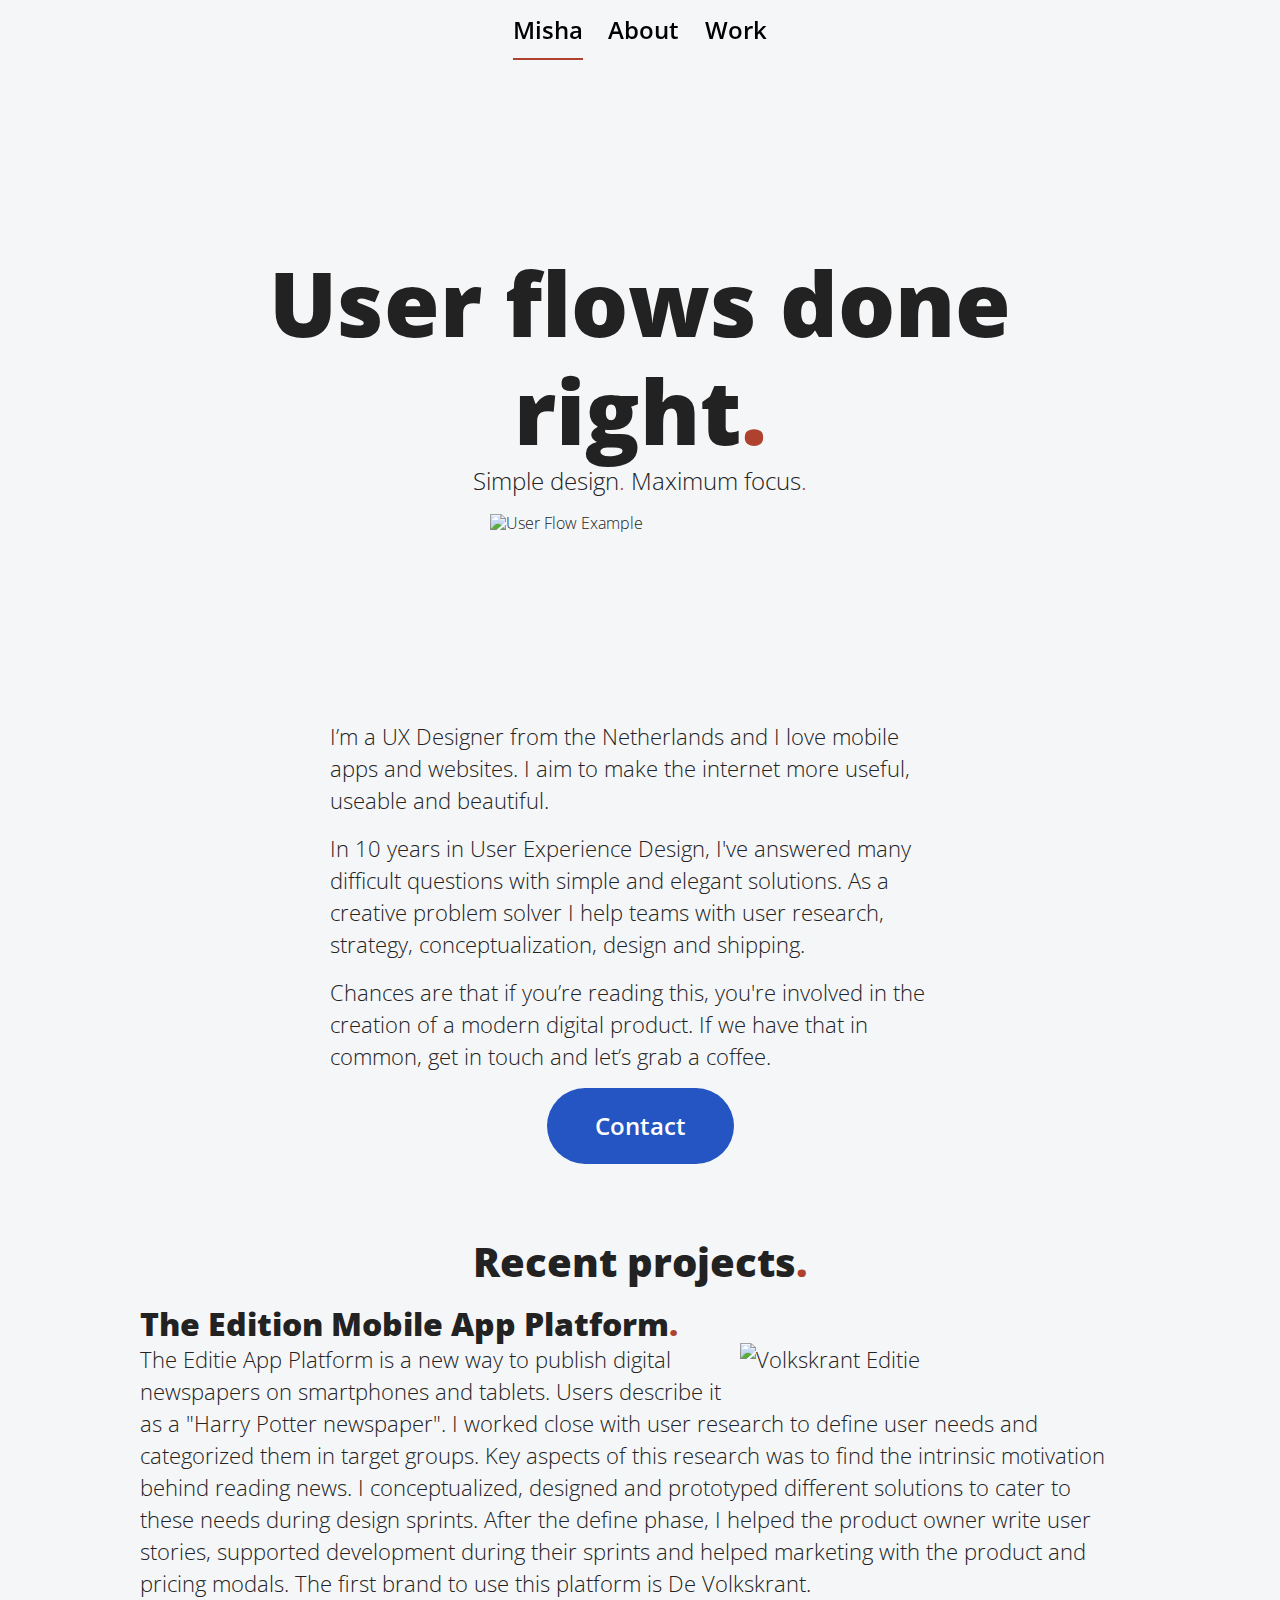
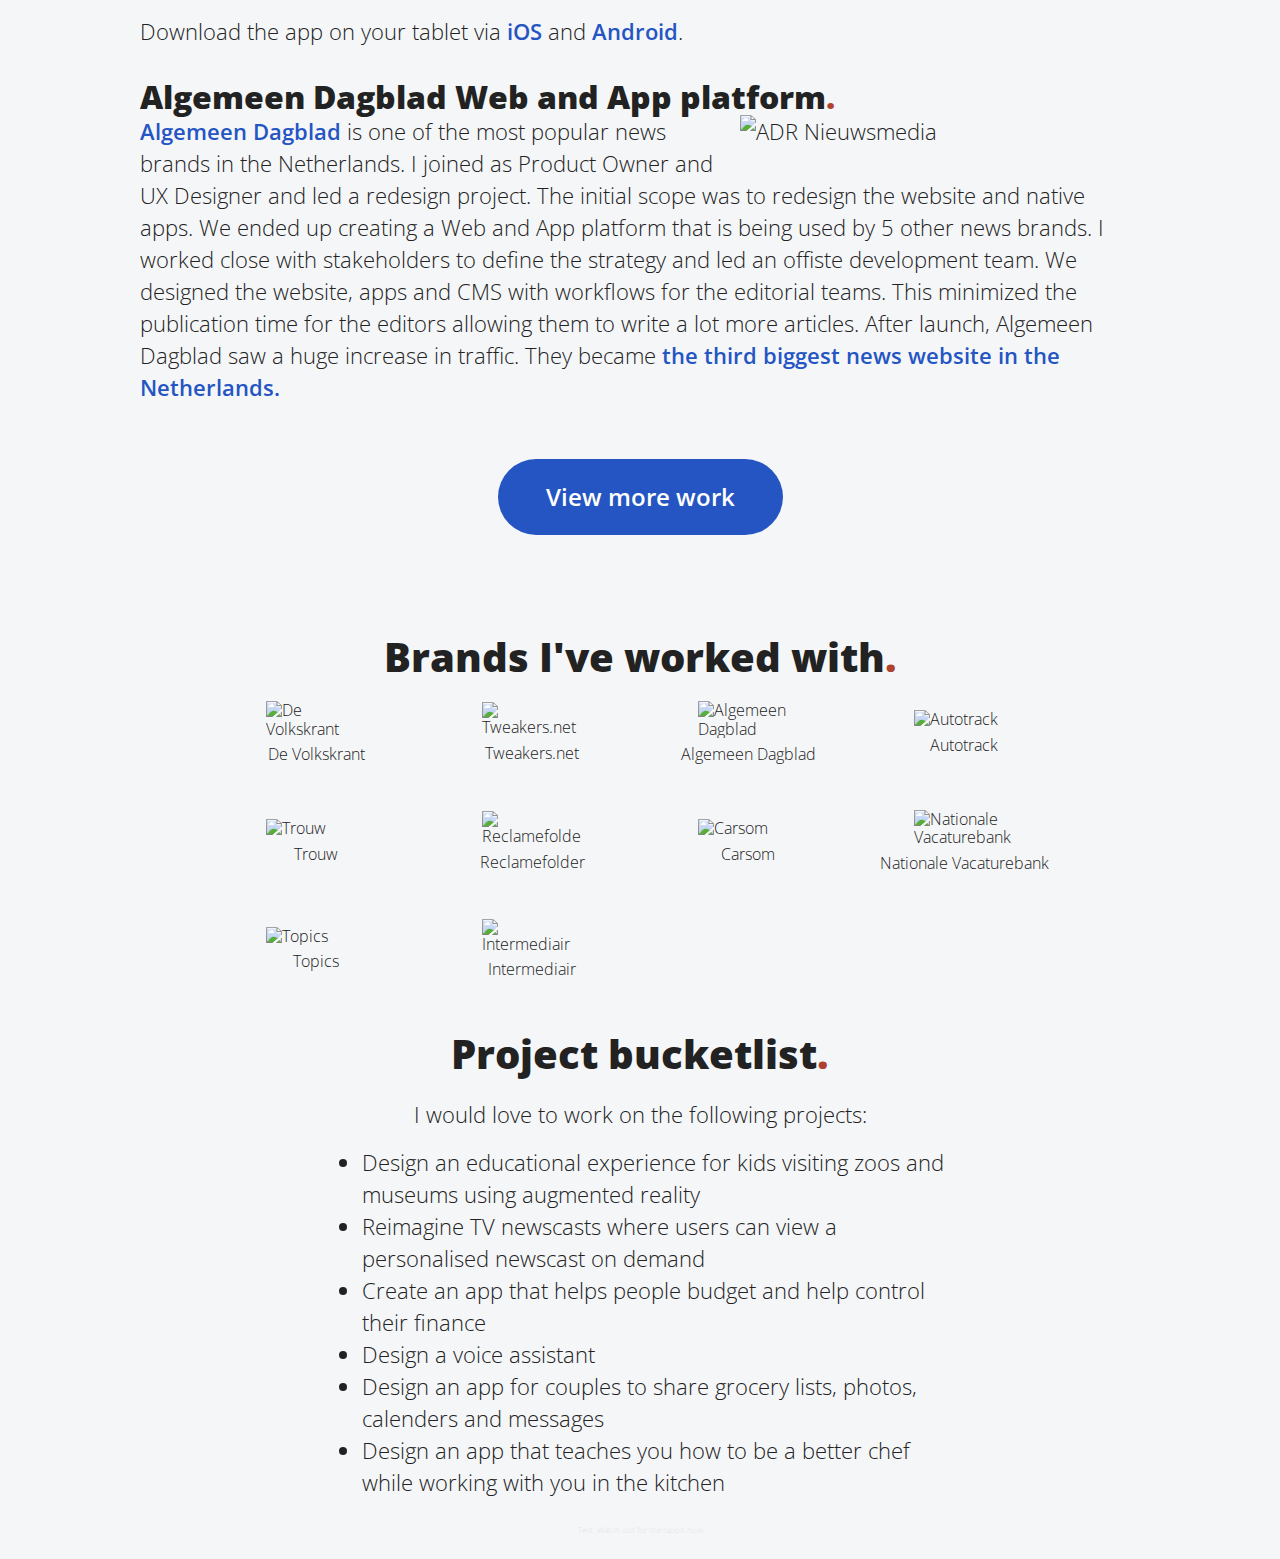
==== commit ae2f255c: "Update index.html" ====
--- a/index.html
+++ b/index.html
@@ -9,8 +9,8 @@
   <meta name="viewport" content="width=device-width, initial-scale=1, shrink-to-fit=no">
 
   <link rel="manifest" href="site.webmanifest">
-  <link rel="apple-touch-icon" href="icon.png">
-  <link rel="icon" type="image/png" href="icon.png">
+  <link rel="apple-touch-icon" href="/images/icons/favicon.png">
+  <link rel="icon" type="image/png" href="/images/icons/favicon.png">
 
   <link rel="stylesheet" href="css/main-min.css">
 
@@ -50,7 +50,7 @@
   </hero>
   <main>
     <div class="main-container">
-      <p>I’m a UX Designer from Haarlem and I love mobile apps and websites. I aim to make the internet more useful, useable and beautiful.</p>
+      <p>I’m a UX Designer from the Netherlands and I love mobile apps and websites. I aim to make the internet more useful, useable and beautiful.</p>
       <p>In 10 years in User Experience Design, I've answered many difficult questions with simple and elegant solutions. As a creative problem solver I help teams with user research, strategy, conceptualization, design and shipping.</p>
       <p>Chances are that if you’re reading this, you're involved in the creation of a modern digital product. If we have that in common, get in touch and let’s grab a coffee.</p>
       <a href="mailto:hello@mishascholte.nl" title="Mail to hello@mishascholte.nl"><button>Contact</button></a>
@@ -167,7 +167,7 @@
   </main>
   <footer>
     <div class="footer-container space-creator">
-      <p class="unreadable-grey tiny-text text-center">Watch out for the rabbit hole</p>
+      <p class="unreadable-grey tiny-text text-center">Test: Watch out for the rabbit hole</p>
     </div>
   </footer>
 </body>
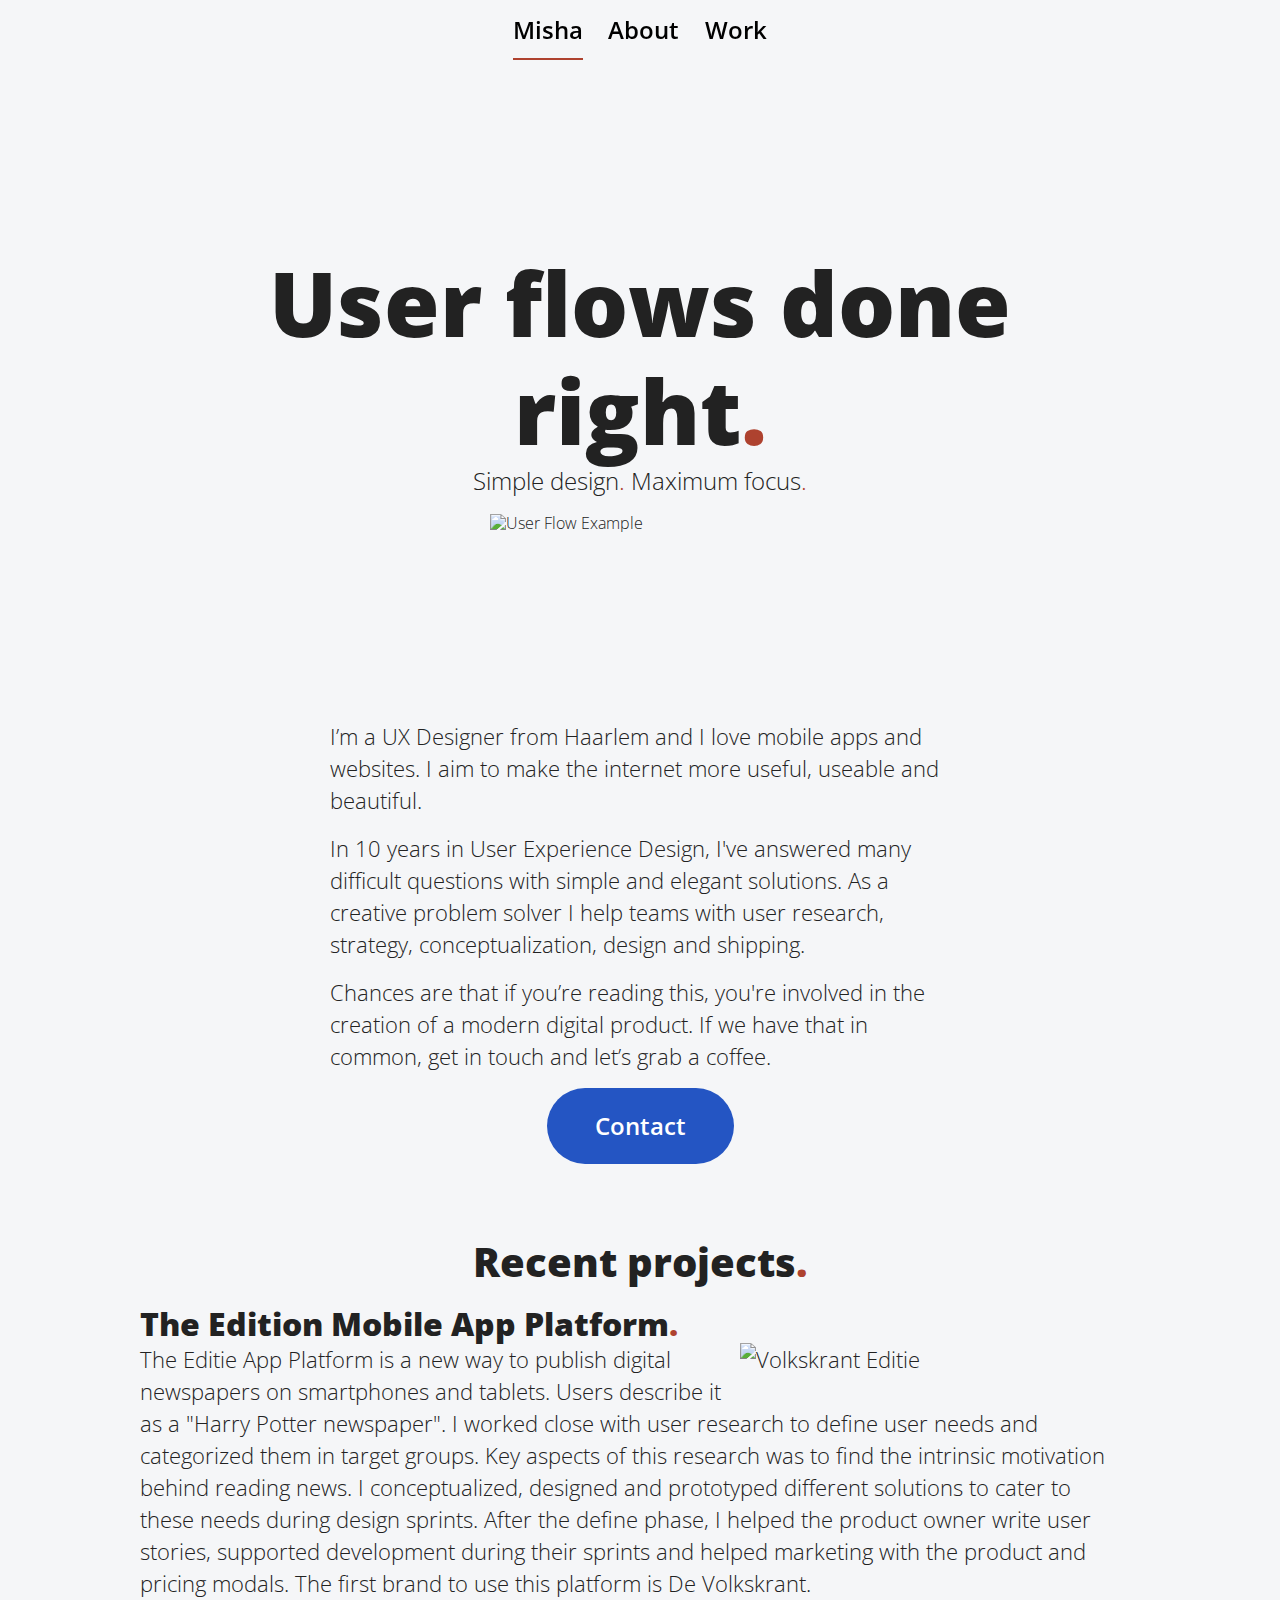
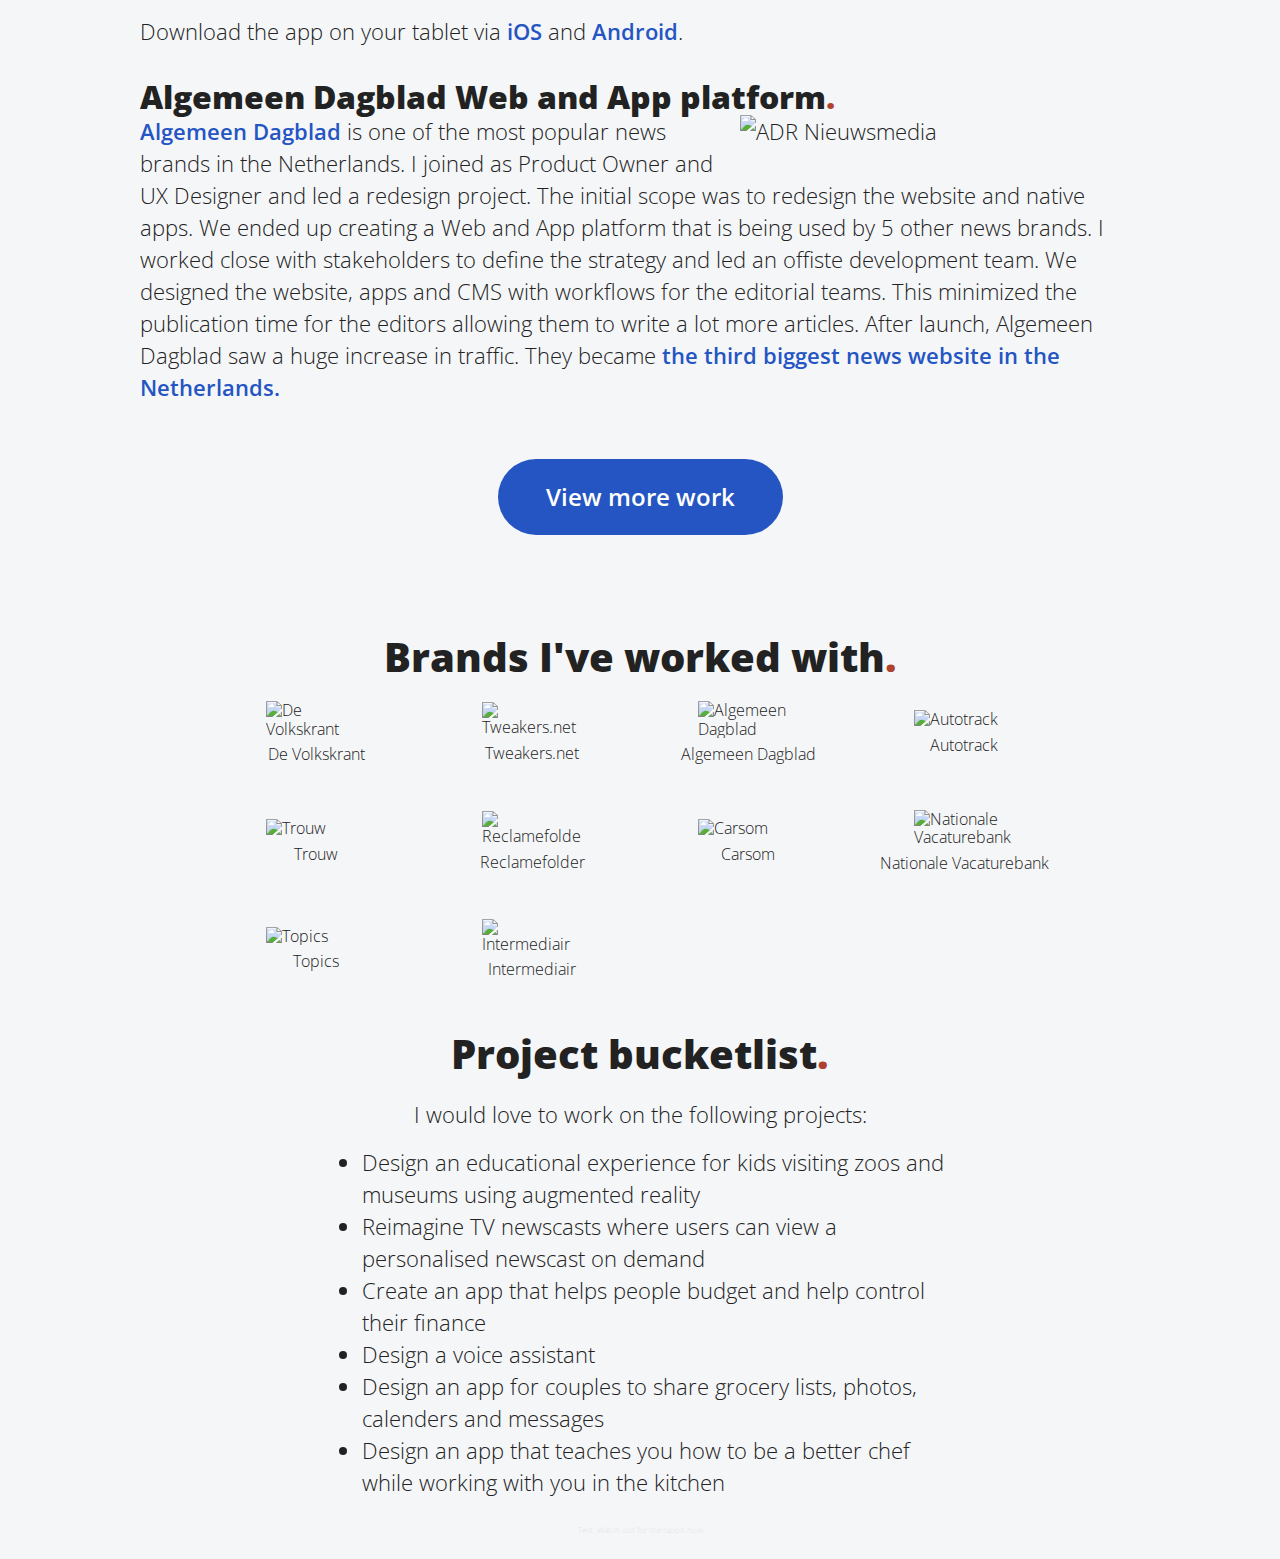
==== commit a728dd3e: "Revert "Better icons"" ====
--- a/index.html
+++ b/index.html
@@ -9,8 +9,8 @@
   <meta name="viewport" content="width=device-width, initial-scale=1, shrink-to-fit=no">
 
   <link rel="manifest" href="site.webmanifest">
-  <link rel="apple-touch-icon" href="/images/icons/favicon.png">
-  <link rel="icon" type="image/png" href="/images/icons/favicon.png">
+  <link rel="apple-touch-icon" href="icon.png">
+  <link rel="icon" type="image/png" href="icon.png">
 
   <link rel="stylesheet" href="css/main-min.css">
 
@@ -50,7 +50,7 @@
   </hero>
   <main>
     <div class="main-container">
-      <p>I’m a UX Designer from the Netherlands and I love mobile apps and websites. I aim to make the internet more useful, useable and beautiful.</p>
+      <p>I’m a UX Designer from Haarlem and I love mobile apps and websites. I aim to make the internet more useful, useable and beautiful.</p>
       <p>In 10 years in User Experience Design, I've answered many difficult questions with simple and elegant solutions. As a creative problem solver I help teams with user research, strategy, conceptualization, design and shipping.</p>
       <p>Chances are that if you’re reading this, you're involved in the creation of a modern digital product. If we have that in common, get in touch and let’s grab a coffee.</p>
       <a href="mailto:hello@mishascholte.nl" title="Mail to hello@mishascholte.nl"><button>Contact</button></a>
